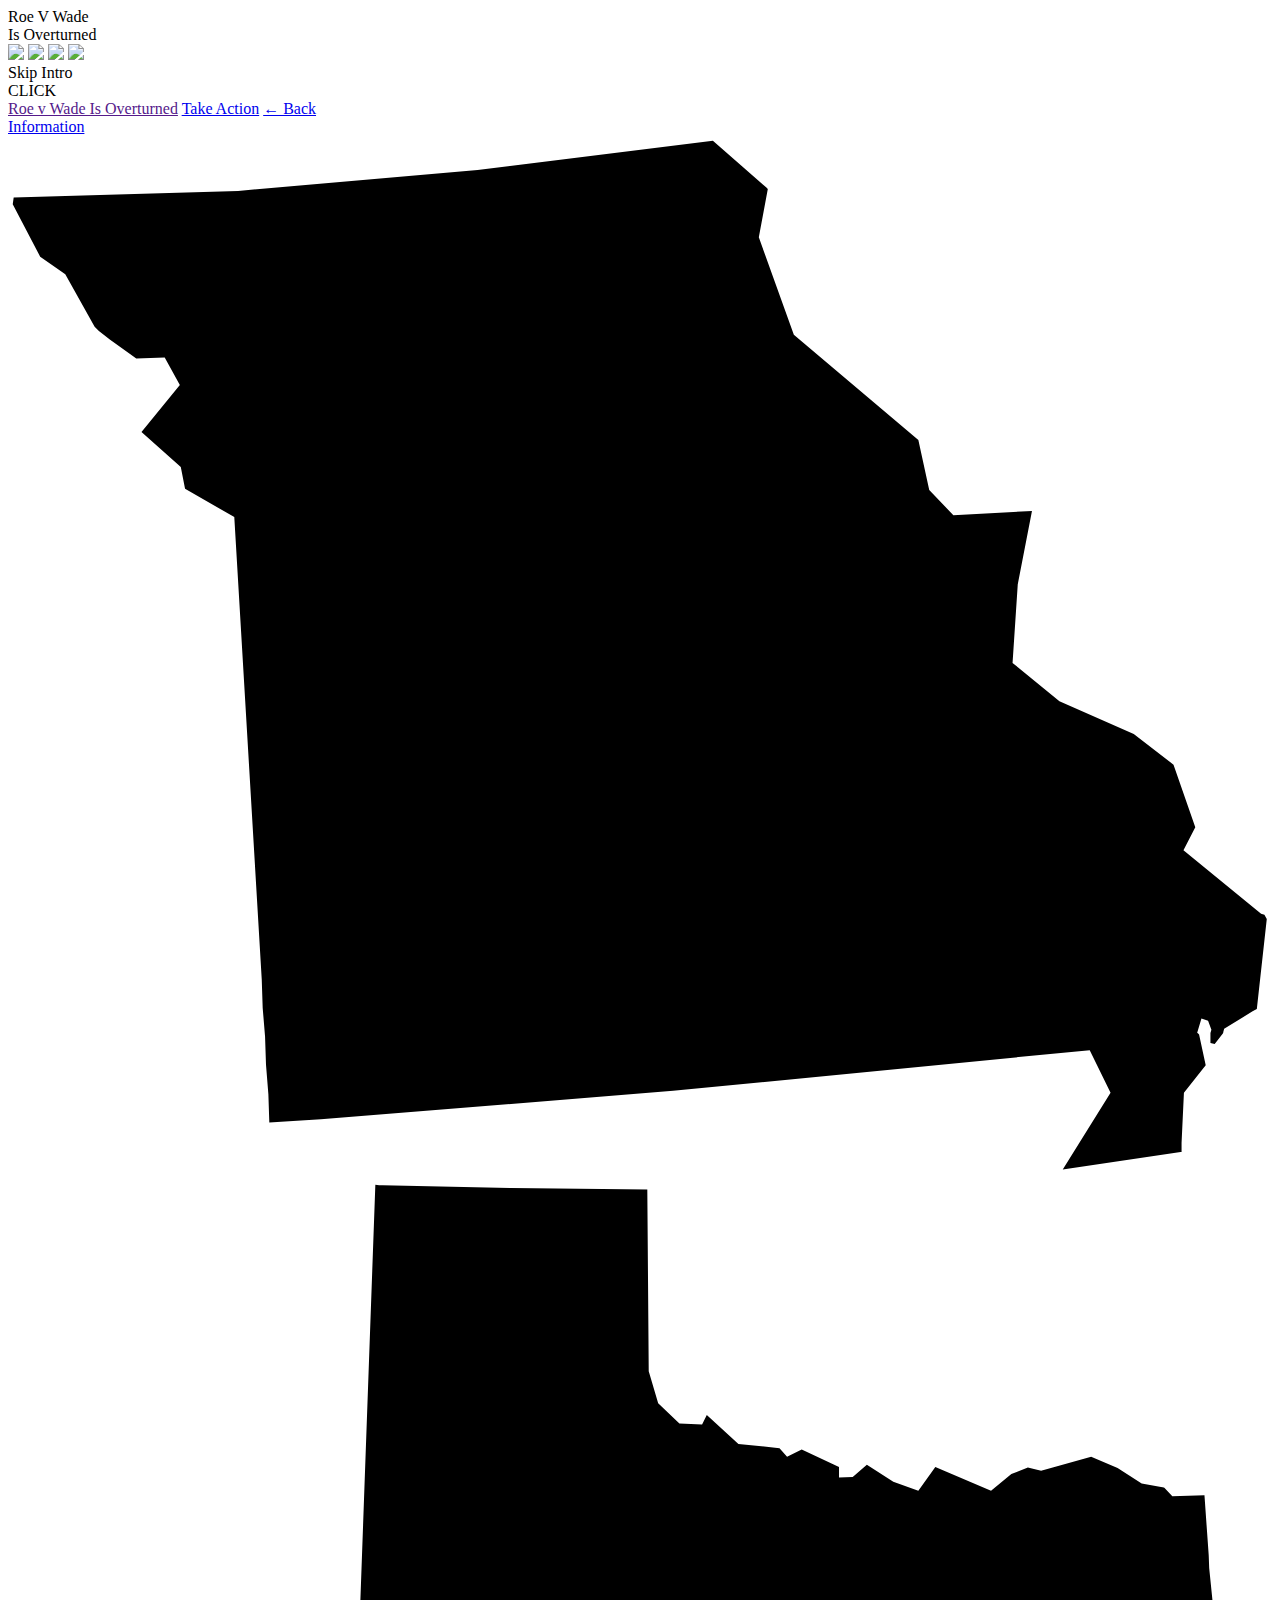
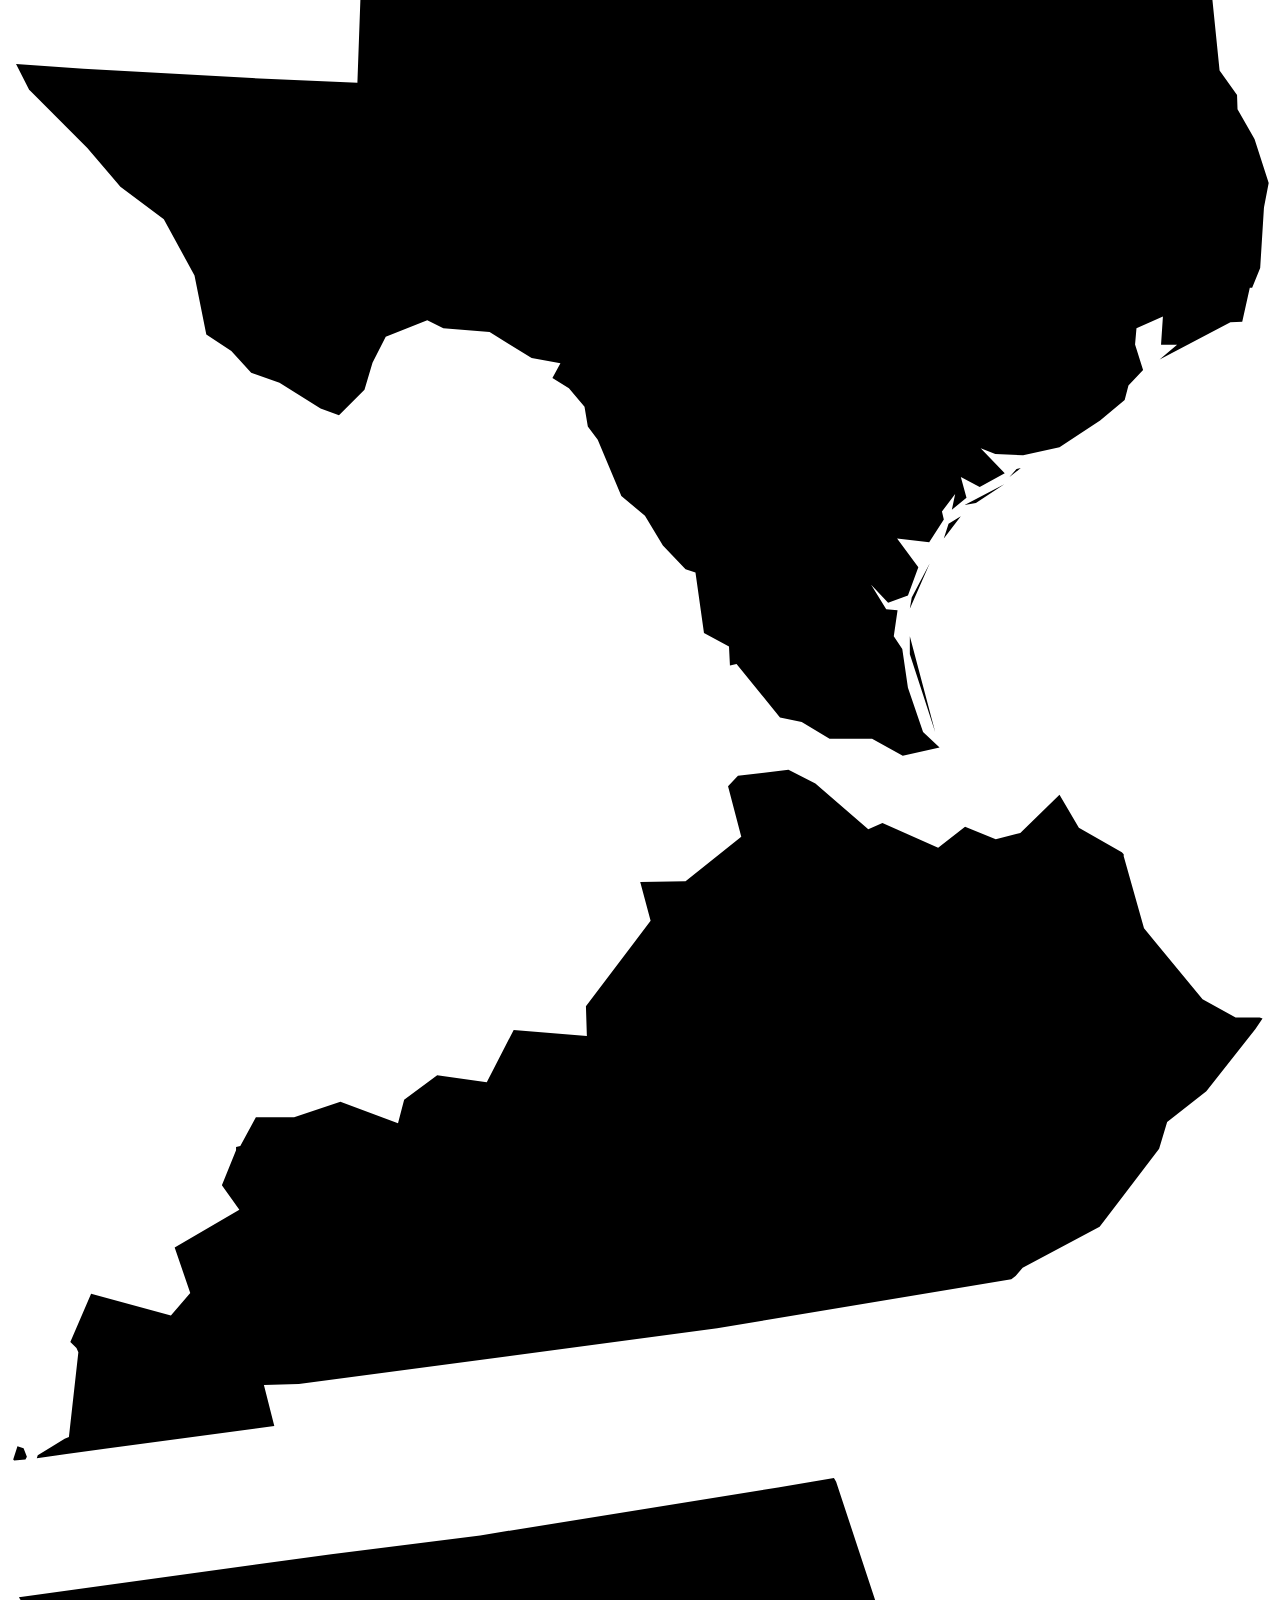
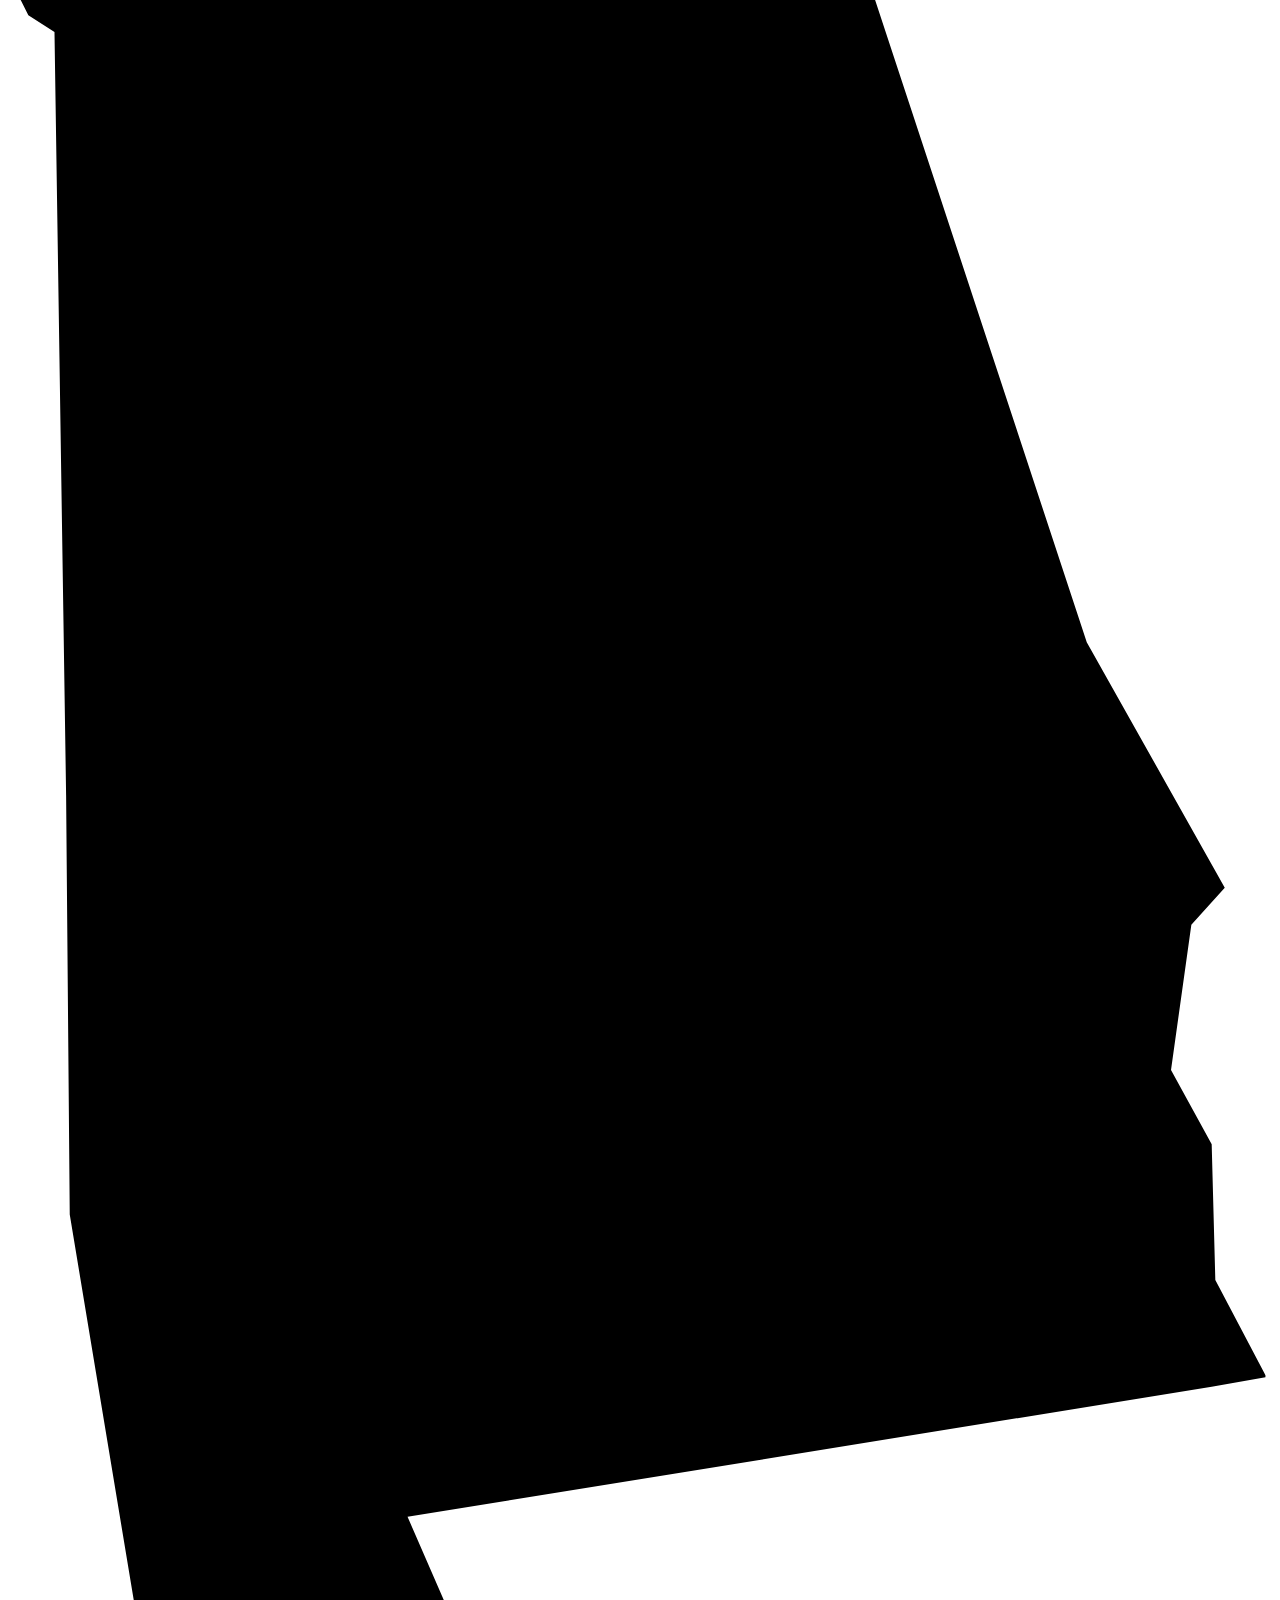
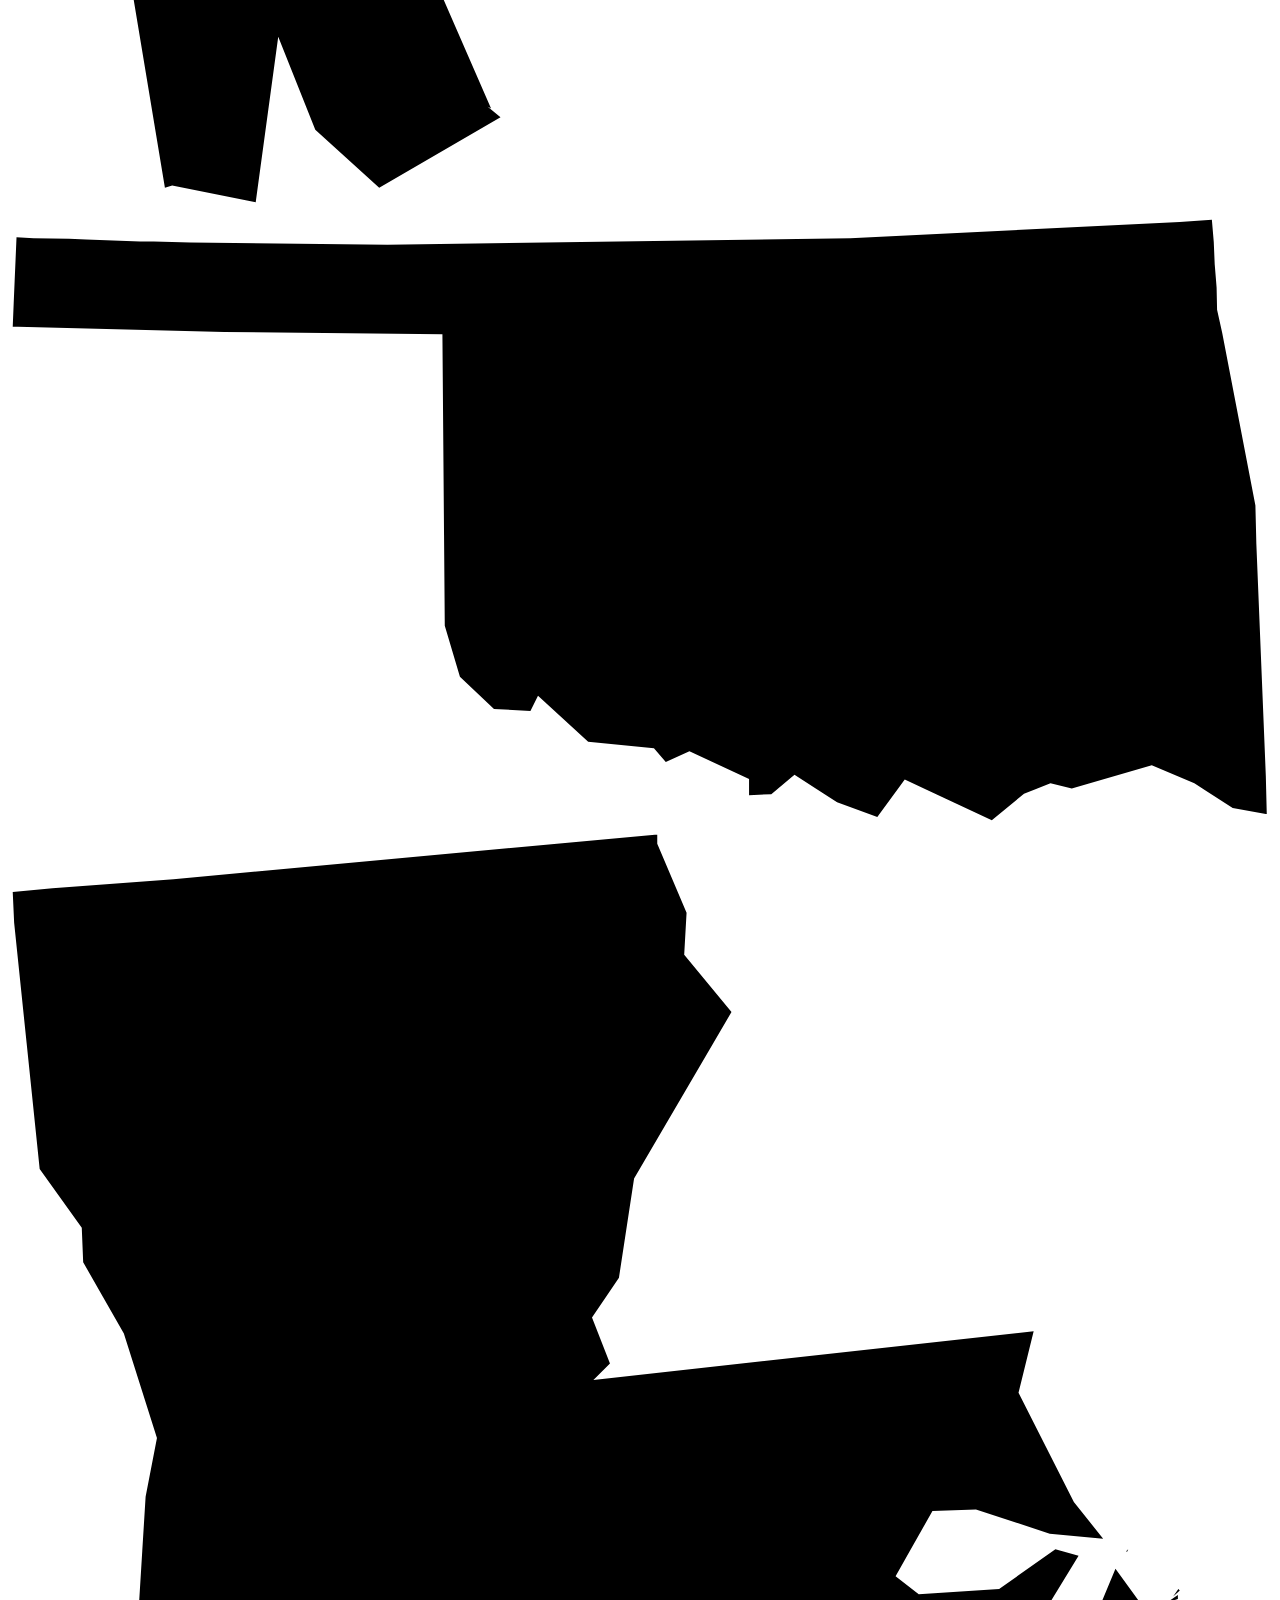
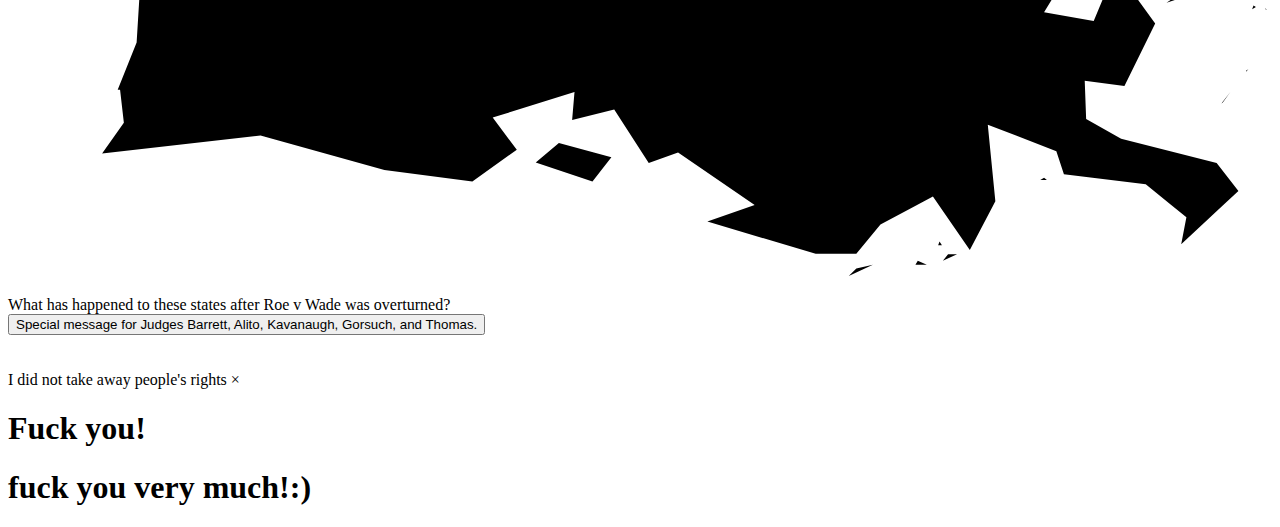
==== index.html @ d3665552 "Add files via upload" ====
<!DOCTYPE html>
<html lang="en" >
<head>
  <meta charset="UTF-8">
  <title>Roe v Wade is Overturned</title>
  <link rel="stylesheet" href="./style.css">
  <link rel="preconnect" href="https://fonts.gstatic.com" crossorigin>
    <link href="https://fonts.googleapis.com/css2?family=Inter:wght@100;200;300;400;500;600;700;800;900&display=swap" rel="stylesheet"> 

    <link rel="stylesheet" href="https://use.typekit.net/mnp3fny.css"> 
    <script src="https://cdnjs.cloudflare.com/ajax/libs/prefixfree/1.0.7/prefixfree.min.js"></script>
</head>
<body class="main-page lgreen">
<!-- partial:index.partial.html -->
<div id="intro-container">
  <div id="intro-animation">
  
  
  </div>
  <div class="intro-title intro-title-1">Roe V Wade</div>
  <div class="intro-title intro-title-2">Is Overturned</div>
  <img id="arg-1" class="intro-img" src="img/argentina02.jpg">
  <img id="arg-2" class="intro-img" src="img/intro2.jpg">
  <img id="arg-3" class="intro-img" src="img/argentina03.jpg">
  <img id="arg-4" class="intro-img" src="img/intro04.jpg">

  <div id="intro-skip"><span>Skip Intro</span></div>
</div>
 
<!--<div id="restore">restore</div>-->





<!--<div id="loader" class="center"></div>-->
<div class="cursor">
  
</div>
<div class="cursor2">
  <div id="cursor-text">CLICK</div>
</div>
  <div class="nav">
      <div class="main-menu">
        <a class="nav-item nav-item-logo" href="">Roe v Wade Is Overturned</a>
        <a class="nav-item nav-item-action" href="takeaction.html">Take Action</a>
        <a class="nav-item nav-item-back" href="index.html">←&nbsp;Back</a>

      </div>
      <div class="vertical-menu">
        <a class="nav-item" href="information.html">Information</a>
      </div>
  </div>
  <section class="lgreen">
    <div class="statebtns lgreen">
      <div class="items__inner lgreen" id="js-scene">
        
          <div class="items__layer layer" data-depth="0.1">
            <a href="missouri.html">
            <div class="items__item">
            <svg version="1.1" id="Layer_1" xmlns="http://www.w3.org/2000/svg" xmlns:xlink="http://www.w3.org/1999/xlink" x="0px" y="0px"
            viewBox="0 0 267 219.4" style="enable-background:new 0 0 267 219.4;" xml:space="preserve">
         
         <g id="Layer_2_00000133526188029532027520000005706324201237823384_">
           <g id="svg">
             <path id="MO" class="st0" d="M160.2,10.9L148.9,1L99.2,7.2l-50.6,4.4L1.2,13l0,0L1,14.4l5.8,11.1l5.3,3.7l6.2,11.1l0.9,0.9
               l2.3,1.8l5.6,4l6-0.2l3.2,5.8l-8.1,9.9l8.3,7.4l0.9,4.6l10.4,6l5.8,97.7l0.2,6l0.5,6l0.2,6l0.5,6.2l0.2,6l10.9-0.7l74.4-6l88-8.6
               l4.4,9l-10.1,16.2l24.9-3.7h0.2v-1.9l0.5-10.6l4.6-5.8l-1.4-6.5l-0.2-0.2l-0.2-0.2l0.9-3l1.4,0.5l0.7,1.9l-0.2,0.7v2.1l0.9,0.2
               l1.8-2.3v-0.2l0.2-0.7l6-3.7l0.9-0.5l2.1-19l-0.5-0.9l-0.7-0.2l-16.4-13.4l2.5-4.9l-4.6-13.2l-8.4-6.5l-15.7-6.9l-9.9-8.1
               l1.1-16.6l3-15.5l-16.6,0.9l-5.1-5.3l-2.3-10.6l-26.3-22.2l-7.4-20.6l1.9-10.2l0,0L160.2,10.9L160.2,10.9z"/>
             <text transform="matrix(1 0 0 1 114.1328 113.7382)" class="st1 st2 st3">MO</text>
           </g>
         </g>
         </svg>
               
          </div>
        </a>
        </div>
        
        
        <div class="items__layer layer" data-depth="0.1">
          <a href="texas.html">

          <div class="items__item" >
          <svg version="1.1" id="Layer_1" xmlns="http://www.w3.org/2000/svg" xmlns:xlink="http://www.w3.org/1999/xlink" x="0px" y="0px"
          viewBox="0 0 267.7 250.4" style="enable-background:new 0 0 267.7 250.4;" xml:space="preserve">
       
       <g id="Layer_2_00000034073729806475058650000015967989512473536440_">
         <g id="svg">
           <path  class="st0" d="M196.4,244.3l-5.4-20.4v3.8L196.4,244.3z M195.2,208.5l-3.8,7.2l-0.4,2.4L195.2,208.5L195.2,208.5z
              M198.2,203.2l3.6-4.7l-2.6,1.6L198.2,203.2z M211,191.7l-8.4,4.4l2.4-0.4L211,191.7z M212.1,190.2l2.4-1.9l-0.9,0.2L212.1,190.2z
              M78.6,1.3l-0.8-0.1L74,106.7l-22.3-1l-35.7-2l-14.3-1l2.8,5.5l0.1,0.1l12.2,12.2l7,8.2l9.2,6.9l6.5,11.9L42,160l5.3,3.5l4.2,4.6
             l6,2.1l8.7,5.5l3.9,1.4l5.4-5.4l1.7-5.7l2.8-5.5l8.8-3.5l3.4,1.7l9.8,0.8l8.9,5.5l6.1,1.1l-1.7,3.1l3.5,2.2l3.3,3.9l0.7,4.2
             l2.1,2.8l5,11.9l5,4.2l3.8,6.3l4.8,5l2.1,0.7l1.8,12.8l5.3,2.9l0.2,4l1.4-0.3l9.2,11.3l4.6,1l5.9,3.5h9l6.5,3.6l7.8-1.7l-3.5-3.3
             l-3.2-9.4l-1.2-8.2l-1.8-2.7l0.8-5.5l-2.4-0.2l-3.2-5.2l3.6,3.8l4.2-1.5l2.2-6l-4.5-6.1l6.8,0.8l3.1-4.8l-0.4-1.7l2.8-3.7
             l-0.7,3.3l3.1-2.5l-1.2-4.4l4,2.1l5.3-2.9l-5.1-5.3l3.1,1.2l5.9,0.3l7.7-1.7l8.6-5.7l5.2-4.3l0.8-3.1l3.1-3.3l-1.7-5.4l0.3-3.4
             l5.6-2.5l-0.4,6h3.4l-3.7,3.1l15-7.9l2.5-0.1l1.6-7.2h0.5l1.7-4.2l0.8-12.8l1-5.2l-3-9.3l-3.6-6.3l-0.1-3l-3.7-5.2l-2.2-21.7
             l-0.1-2.7l-0.2-2.8l-0.7-9.9l-6.8,0.2l-1.7-1.8l-0.3-0.1h-0.1l-4.4-0.8l-5.1-3.3l-5.6-2.4l-10.6,3l-2.8-0.7l-3.5,1.4l-4.3,3.5
             L196.4,61l-3.6,5l-5.3-1.9l-5.6-3.6l-3,2.6l-2.9,0.1V61l-7.9-3.7l-3.1,1.5l-1.6-1.8l-8.7-0.9L148,50l-1,2l-4.8-0.2l-4.5-4.3
             l-2-6.8l-0.3-38.5l-28.8-0.3L79.3,1.3H78.6z"/>
           <text transform="matrix(1 0 0 1 137.72 127.8926)" class="st1 st2 st3">TX</text>
         </g>
       </g>
       </svg>
           
        </div>
      </a>
      </div>
        <div class="items__layer layer" data-depth="0.1">
          <a href="kentucky.html">
          <div class="items__item" >
          <svg version="1.1" id="Layer_1" xmlns="http://www.w3.org/2000/svg" xmlns:xlink="http://www.w3.org/1999/xlink" x="0px" y="0px"
          viewBox="0 0 267.7 148.4" style="enable-background:new 0 0 267.7 148.4;" xml:space="preserve">
       
       <g id="Layer_2_00000152982189956006864470000012476284030306513842_">
         <g id="svg">
           <path class="st0" d="M4,146.5l-0.7-1.8L2,144.3l-0.9,2.8l0.2,0.2l2.4-0.2L4,146.5L4,146.5z M152.9,4.1l-0.4,0.4l2.8,10.7
             l-11.8,9.4l-9.6,0.2l2.2,8.2l-13.7,18.1l0.2,6.3l-15.5-1.3l-5.7,11.1l-10.5-1.5l-7,5.2l-1.3,5l-12.2-4.6l-9.8,3.3h-8.1l-3.3,6.1
             l-0.9,0.2v0.7L45.3,89l3.7,5.2l-13.7,8l3.3,9.6l-4.1,4.8L17.6,112l-4.4,10.2l1.3,1.3l0.4,0.9l-2,17.9l-0.9,0.4l-5.7,3.5l-0.2,0.6
             l6.3-0.9l44-5.9l-2.2-8.7l7.4-0.2l88.6-11.8l62.3-10.4l0.9-0.7l1.5-1.7l16.3-8.7l12.6-16.5l1.7-5.7l8.3-6.5l10.4-13.2l1.5-2.2
             l-0.6-0.2H260l-7-3.9l-12.4-15l-4.3-15.3v-0.4l-0.4-0.4l-9.1-5.2l-4.1-7l-8.3,8.1l-5.2,1.3l-6.5-2.6l-5.7,4.4l-11.8-5.2l-3,1.3
             L171,3.9L165.3,1l-10.7,1.3L152.9,4.1z"/>
           <text transform="matrix(1 0 0 1 171.38 68.7681)" class="st1 st2 st3">KY</text>
         </g>
       </g>
       </svg>    
        </div>
      </a>
      </div>
        <div class="items__layer layer" data-depth="0.1">
          <a href="alabama.html">
          <div class="items__item" >
          <svg version="1.1" id="Layer_1" xmlns="http://www.w3.org/2000/svg" xmlns:xlink="http://www.w3.org/1999/xlink" x="0px" y="0px"
          viewBox="0 0 174 267.3" style="enable-background:new 0 0 174 267.3;" xml:space="preserve">
       
       <g id="Layer_2_00000125568874624680328360000002607879454303355551_">
         <g id="svg">
           <path class="st0" d="M1.8,18l1,2l3.6,2.3l1.6,105.1l0.5,57.7l13.1,78.9l1-0.3l11.5,2.3l3.1-22.8l5.1,12.8l8.8,8l16.7-9.7
             l-1.8-1.5l0.5,0.3l-11.5-26.4l110.7-17.9l7.4-1.3v-0.3l-6.9-13.1l-0.5-18.7l-5.6-10.2l2.8-20l4.6-5.1l-19-33.8L114,1.6l-0.3-0.5
             L106,2.4L65,9l-20.5,2.6l-43,5.9L1.8,18L1.8,18z"/>
           <text transform="matrix(1 0 0 1 72.6297 129.2434)" class="st1 st2 st3">AL</text>
         </g>
       </g>
       </svg>
           
        </div>
      </a>
    </div>
        <div class="items__layer layer" data-depth="0.1">
          <a href="oklahoma.html">
          <div class="items__item" >
          <svg version="1.1" id="Layer_1" xmlns="http://www.w3.org/2000/svg" xmlns:xlink="http://www.w3.org/1999/xlink" x="0px" y="0px"
          viewBox="0 0 267.1 129" style="enable-background:new 0 0 267.1 129;" xml:space="preserve">
       
       <g id="Layer_2_00000142877467101538118980000005379072720604148625_">
         <g id="svg">
           <path class="st0" d="M255.4,15.3l-0.4-4.9l-0.2-4.7l-0.4-4.7l-6.8,0.5L178,4.9L80.2,6.3L38.5,5.8l-7.7-0.2h-2.9L16.5,5.2
             L12.9,5L5.4,4.9L1.8,4.7L1.6,9.4L1.4,14l-0.2,4.7L1,23.6h1.1l43.6,1.1l46.1,0.5l0.5,61.6l3.2,10.8l7.2,6.8l7.7,0.4l1.6-3.2
             l10.6,9.7l13.9,1.4l2.5,2.9l5-2.3l12.6,5.9v3.4l4.7-0.2l4.9-4.1l9,5.8l8.5,3.1l5.8-7.9l18.4,8.6l6.8-5.6l5.6-2.2l4.5,1.1l16.9-4.9
             l9,3.8l8.1,5.2l7,1.3h0.2l-0.2-8.1l-2-49l-0.2-8.1l-7-36.4l-1.1-5L255.4,15.3L255.4,15.3z"/>
           <text transform="matrix(1 0 0 1 165.9368 64.445)" class="st1 st2 st3">OK</text>
         </g>
       </g>
       </svg>
           
        </div>
      </a>
      </div>
        <div class="items__layer layer" data-depth="0.1">
          <a href="louisiana.html">
          <div class="items__item" >
          <svg version="1.1" id="Layer_1" xmlns="http://www.w3.org/2000/svg" xmlns:xlink="http://www.w3.org/1999/xlink" x="0px" y="0px"
          viewBox="0 0 267.3 224.6" style="enable-background:new 0 0 267.3 224.6;" xml:space="preserve">
       
       <g id="Layer_2_00000034065380276645680900000005601377997884601791_">
         <g id="svg">
           <path class="st0" d="M182.9,218.8l-3.5,0.8l-1.6,1.6L182.9,218.8L182.9,218.8z M194.3,218.8l-1.9-0.8l-0.5,0.8H194.3z
              M200.7,216.6h-1.9l-1.1,1.4L200.7,216.6z M197.5,214.7l-0.5-0.8l-0.3,0.8H197.5z M219.1,200.4l-0.8,0.5h1.4L219.1,200.4
             L219.1,200.4z M256.9,184.5l1.6-2.2l-1.9,2.4L256.9,184.5L256.9,184.5z M262.3,177.5l-0.5,0.3v0.2L262.3,177.5L262.3,177.5z
              M123.6,201.2l4-5.1l-11.1-3l-4.9,4.1L123.6,201.2L123.6,201.2z M235.6,177.8l-1.1-1.1l-0.3,0.5L235.6,177.8L235.6,177.8z
              M238.6,172.9l-2.7-0.8l0.8,2.7L238.6,172.9z M260.7,168.3L260.7,168.3z M266.1,164.8l-0.3-0.3l0.3,0.5V164.8L266.1,164.8z
              M263.9,164.3l-0.5-0.3l-0.3,0.8L263.9,164.3z M245,163.4l2.4-0.8v-0.8L245,163.4z M246.4,162.1l1.4-1.3l-0.3-0.3L246.4,162.1z
              M236.9,152.1l-0.5,0.5h0.3L236.9,152.1L236.9,152.1z M137.3,1h-0.5L35,10.4L9.4,12.3L1,13.1l0.3,6.5l5.4,52.1l8.9,12.4l0.3,7.3
             l8.6,15.1l7,22.1l-2.4,12.4l-1.9,30.8l-4,10h0.5l0.8,7l-4.6,6.5l33.5-3.8l26.2,7.3l18.6,2.4l9.4-6.7l-5.1-6.8l17.3-5.4l-0.5,5.9
             l8.9-2.2l7.3,11.3l6.2-2.2l16.2,11.1l-10,3.5l22.9,6.8h8.6l5.1-6.2l11.1-5.9l7.8,11.3l5.4-10.3l-1.6-16.2l14.5,5.6l1.6,4.9
             l17.3,2.1l8.6,7l-1.1,5.7l12.1-11.3l-4.6-5.9l-20.2-5.1L228,188l-0.3-8.1l8.4,1.1l6.5-13.2l-8.4-11.6l-4.6,11.1l-10.5-1.9
             l7.3-11.9l-4.9-1.4l-11.9,8.4l-17,1.1l-4.9-3.8l7.8-13.8l9.2-0.3l15.6,5.1l11.3,1.1l0,0l-6.2-7.8L213.7,119l3.2-13l-93.1,10.3
             l3.5-3.5l-3.8-9.7l5.7-8.4l3.2-21L153,38.5l-10-12.1l0.5-8.9l-6.2-14.6L137.3,1L137.3,1z"/>
           <text transform="matrix(1 0 0 1 69.9317 104.0983)" class="st1 st2 st3">LA</text>
         </g>
       </g>
       </svg>
           
    </div>
  </a>
  </div>
      </div>
    </div>
    <div class="main-page-title">What has happened to these states after <span class="main-page-title-logo">Roe v Wade was overturned?</span></div>
    <div class="button">
      <button><span>Special message for Judges Barrett, Alito, Kavanaugh, Gorsuch, and Thomas.</span></button>
    </div>
    
    <div class="pop-up">
      <div class="content">
        <div class="container">
          <div class="dots">
            <div class="dot">
              <img src="img/sincerely-banner.svg" alt="">
            </div>
            <div class="dot">
              <img src="img/find-hobby-banner.svg" alt="">
            </div>
            
          </div>
          
          <span class="close">I did not take away people's rights ×</span>
          
          <div class="title">
            <h1>Fuck you!</h1>
            <h1>fuck you very much!:)</h1>
          </div>
          
          
          
        </div>
      </div>
    </div>
    <!--
    <audio id="special-message-audio">
      <source src="assets/lily.mp3" type="audio/mpeg" />
    </audio>

    <div id="section-message">

        <div class="section-message-wrapper">
            <a class="close" href="#">&times;</a>
          <svg class="message" viewBox="0 0 100vw 100vh" width="100vw" height="100vh">
          <defs>
            <mask id="message-mask">
              <rect width="100%" height="100%" fill="#fff" />
              <text x="0" y="82vh" id="main-message">Fuck You!</text>
              <text x="0" y="100vh" id="sub-message">Fuck You Very Much!</text>
              
            </mask>
          </defs>
          <rect class="message-masked" width="100vw" height="100vh" fill="#ff9700" />
        </svg>
        </div>
      </div>-->
  </section>
  
    
<!-- partial -->
<script src="https://unpkg.com/typewriter-effect@latest/dist/core.js"></script>

<script src='https://cdnjs.cloudflare.com/ajax/libs/gsap/3.8.0/ScrollTrigger.min.js'></script>
<script src='//cdnjs.cloudflare.com/ajax/libs/jquery/2.1.3/jquery.min.js'></script>
<script src='//cdnjs.cloudflare.com/ajax/libs/gsap/1.17.0/TweenMax.min.js'></script>
<script src='https://cdnjs.cloudflare.com/ajax/libs/gsap/1.17.0/plugins/TextPlugin.min.js'></script>
<script src='https://cdnjs.cloudflare.com/ajax/libs/gsap/3.8.0/gsap.min.js'></script>
<script src='https://cdnjs.cloudflare.com/ajax/libs/parallax/2.1.3/parallax.min.js'></script>

<script  src="./script.js"></script>
</body>
</html>
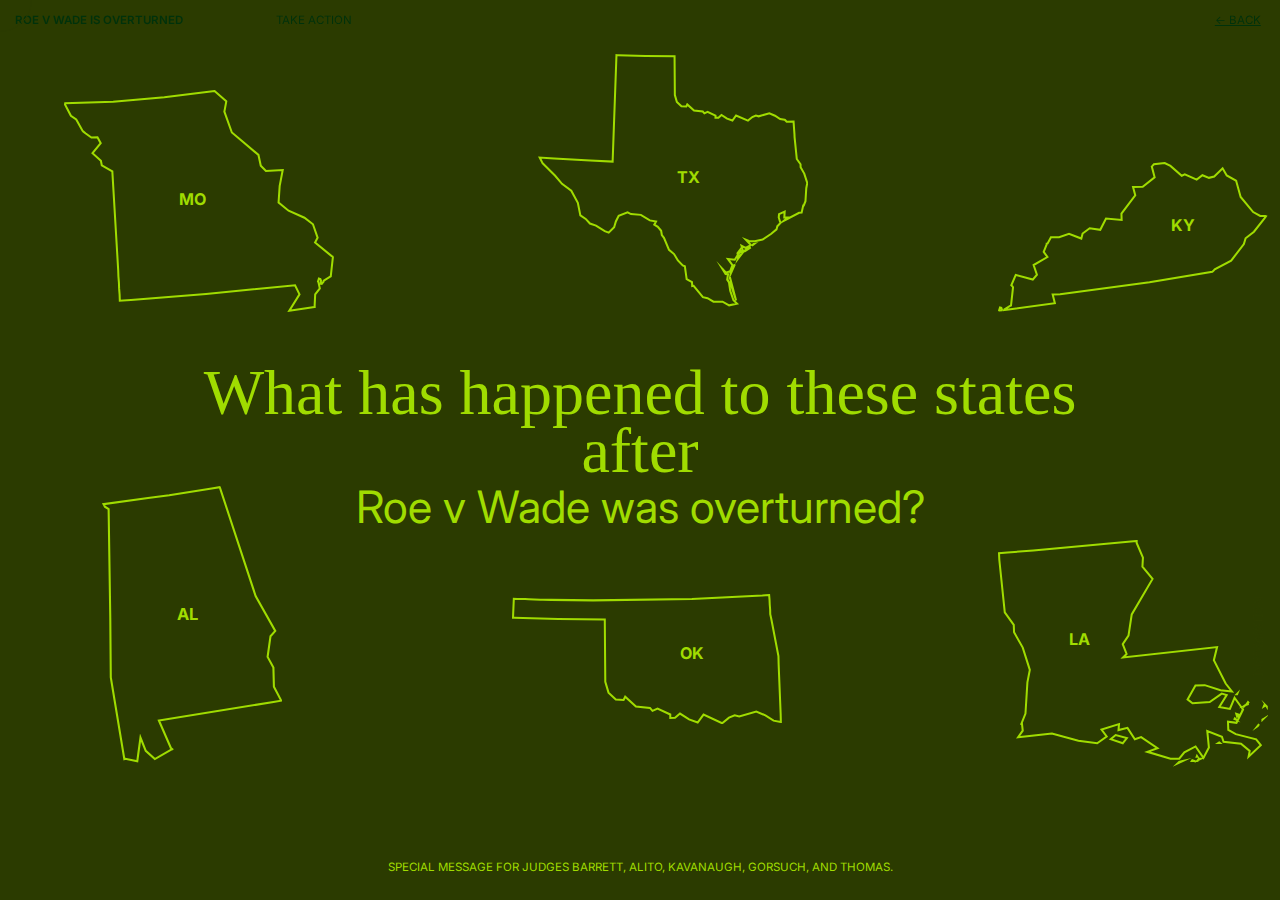
==== commit e66feabf: "Add files via upload" ====
--- a/index.html
+++ b/index.html
@@ -206,10 +206,10 @@
         <div class="container">
           <div class="dots">
             <div class="dot">
-              <img src="img/sincerely-banner.svg" alt="">
+              <img src="img/sincerely-banner.png" alt="">
             </div>
             <div class="dot">
-              <img src="img/find-hobby-banner.svg" alt="">
+              <img src="img/find-hobby-banner.png" alt="">
             </div>
             
           </div>
--- a/style.css
+++ b/style.css
@@ -0,0 +1,2314 @@
+@-webkit-keyframes float {
+  0% {
+    transform: translatey(0px);
+    transform: translatex(0px);
+  }
+  50% {
+    transform: translatey(-30px);
+    transform: translatex(20px);
+  }
+  100% {
+    transform: translatey(0px);
+    transform: translatex(0px);
+  }
+}
+@-moz-keyframes float {
+  0% {
+    transform: translatey(0px);
+    transform: translatex(0px);
+  }
+  50% {
+    transform: translatey(-30px);
+    transform: translatex(20px);
+  }
+  100% {
+    transform: translatey(0px);
+    transform: translatex(0px);
+  }
+}
+@-o-keyframes float {
+  0% {
+    transform: translatey(0px);
+    transform: translatex(0px);
+  }
+  50% {
+    transform: translatey(-30px);
+    transform: translatex(20px);
+  }
+  100% {
+    transform: translatey(0px);
+    transform: translatex(0px);
+  }
+}
+@keyframes float {
+  0% {
+    transform: translatey(0px);
+    transform: translatex(0px);
+  }
+  50% {
+    transform: translatey(-30px);
+    transform: translatex(20px);
+  }
+  100% {
+    transform: translatey(0px);
+    transform: translatex(0px);
+  }
+}
+
+
+
+/*Main CSS */
+html{
+  width: 100vw;
+  
+  overflow-x: clip;
+}
+* {
+  cursor: none;
+  margin: 0;
+  padding: 0;
+  box-sizing: border-box;
+}
+
+body{
+background-color: #2B3B00;
+  font-family: Inter;
+  
+}
+
+ul,li{
+  text-decoration: none ;
+}
+
+a{
+  text-decoration: none;
+  color: inherit;
+}
+
+button {
+  border: none;
+  background: none;
+}
+
+
+clipPath {
+  transform: scale(calc(1 / 1440), calc(1 / 960));
+}
+
+.scroll-page{
+  width: 100vw;
+  overflow-x: clip;
+}
+
+
+.-translate-x-full, .transform {
+  transform: var(--tw-transform);
+}
+.-translate-x-full {
+  --tw-translate-x: -100%;
+}
+.inset-0 {
+  bottom: 0;
+  left: 0;
+  right: 0;
+  top: 0;
+  z-index: -1;
+}
+.fixed {
+  position: fixed;
+}
+
+.block{
+  display: block;
+}
+
+.allcaps{
+  text-transform: uppercase;
+}
+
+.indent{
+  text-indent: 1vw;
+}
+
+.serif{
+  font-family: freightbigcmp-pro, serif;
+}
+
+.italics{
+  font-style: italic;
+}
+
+.bold{
+  font-weight: 600;
+}
+
+.normal{
+  font-weight: 400;
+}
+
+
+
+.underline{
+  text-decoration: underline;
+}
+
+#filn0{
+  filter: url(#n0);
+}
+
+#filn1{
+  filter: url(#n1);
+}
+
+#filn2{
+  filter: url(#n2);
+}
+
+.section{
+  width: 100vw;
+  overflow-x: clip;
+}
+
+#loader {
+  border: 1px solid #A0DC00;
+  border-radius: 50%;
+  border-top: 1px solid #2B3B00;
+  width: 70px;
+  height: 70px;
+  animation: spin 1s linear infinite;
+}
+
+@keyframes spin {
+  100% {
+      transform: rotate(360deg);
+  }
+}
+
+#intro-container{
+  
+  position: absolute;
+  width: 100vw;
+  height: 100vh;
+  background: #2B3B00;
+  color: #A0DC00;
+  font-family: Inter; 
+  font-size: .9vw; 
+  
+  font-weight: 400;
+  /*visibility: hidden;*/
+  opacity: 0;
+  z-index: -1;
+
+  overflow: hidden;
+  transition: opacity .5s ease-out;
+}
+
+#intro-animation {
+  
+  
+  width: 32vw;
+  /*text-align: center;*/
+
+  margin: 0;
+  position: absolute;
+  
+  top: 46%;
+  padding-left: 2.5vw;
+
+}
+
+#restore{
+  color: white;
+  background-color: black;
+  position: absolute;
+  bottom: 0;
+  right: 0;
+  z-index: 10;
+}
+
+.intro-title{
+  position: absolute;
+  font-size: 7vw;
+  text-transform: uppercase;
+  margin: 0 auto;
+
+  padding-left: 2vw;
+  font-weight: 700;
+
+  
+}
+
+.intro-title-1{
+  
+  top: 2vw;
+
+}
+
+.intro-title-2{
+  
+  bottom: 2vw;
+
+}
+
+
+.intro-img{
+  position: absolute;
+  visibility: hidden;
+  transition: visibility .3s ease-out;
+}
+
+
+#arg-1{
+  width: 30vw;
+    top: 15vw;
+    right: -5vw;
+    transform: rotate(-5deg);
+    z-index: 1;
+
+}
+
+#arg-2{
+  width: 35vw;
+    top: -5vw;
+    right: 2vw;
+    transform: rotate(5deg);
+}
+
+#arg-3{
+  width: 50vw;
+    bottom: -2vw;
+    right: -12vw;
+    transform: rotate(-10deg);
+}
+
+#arg-4{
+  width: 30vw;
+  top: 35vh;
+  right: 15vw;
+  transform: rotate(10deg);
+  z-index: 2;
+}
+
+
+
+#intro-skip {
+  display: flex;
+  align-items: center;
+    justify-content: center;
+  position: absolute;
+  bottom: 2vw;
+  right: 2vw;
+  background-color: #2B3B00;
+  color: #A0DC00;
+ border: 1px solid #A0DC00;
+ border-radius: 5vw;
+  font-size: .8vw;
+  width: 7vw;
+  height: 7vw;
+  text-transform: uppercase;
+  text-align: center;
+  transition: all .2s;
+  transition: visibility .3s ease-out;
+}
+
+#intro-skip:before {
+  content: "";
+  display: block;
+  width: 0;
+  height: 0;
+  z-index: 1;
+  position: absolute;
+  top: 50%;
+  left: 50%;
+  background-color: #A0DC00;
+  transition: all .2s;
+  border-radius: 5vw;
+}
+
+#intro-skip:hover {
+  color: #2B3B00;
+}
+
+#intro-skip:hover:before {
+  width: 100%;
+  height: 100%;
+  left: 0;
+  top: 0;
+}
+
+#intro-skip span {
+  position: relative;
+  z-index: 100;
+}
+
+
+
+
+
+.center {
+  position: absolute;
+  top: 0;
+  bottom: 0;
+  left: 0;
+  right: 0;
+  margin: auto;
+}
+
+.cursor {
+  width: 5vw;
+  height: 5vw;
+  border-radius: 100%;
+  border: 1px solid #2B3B00;
+
+  transition: width .3s, height .3s;
+  position: fixed;
+  cursor: none;
+  pointer-events: none;
+  left: 0;
+  top: 0;
+  transform: translate(-50%, -50%);
+    z-index: 100;
+}
+
+.cursor2 {
+  width: 0;
+  height: 0;
+  border-radius: 100%;
+  background-color: #2B3B00;
+ 
+  position: fixed;
+  transform: translate(-50%, -50%);
+  pointer-events: none;
+  transition: width .3s, height .3s;
+  z-index: 100;
+  overflow: hidden;
+}
+
+#cursor-text{
+  text-align: center;
+  width: 100%;
+  height: 100%;
+  font-size: .8vw;
+  display: flex;
+    align-items: center;
+    justify-content: center;
+    color: #A0DC00;
+    z-index: 101;
+}
+
+
+
+
+
+.cursorinnerhover {
+  width: 5vw;
+  height: 5vw;
+
+}
+
+.lgreencursor{
+  border: 1px solid #A0DC00;
+  transition: border-color 0.3s;
+}
+
+.dgreencursor{
+  border: 1px solid #2B3B00;
+  transition: border-color 0.3s;
+}
+
+
+
+/* Navigatiomn Bar */
+.nav {
+  position: fixed;
+  color: #00320B;
+  z-index: 50;
+  font-family: Inter;
+  font-size: .9vw;
+  text-transform: uppercase;
+}
+
+.main-menu{
+  left: 0;
+  top: 0;
+  padding-top: 1vw;
+  background: none;
+}
+
+.main-menu .nav-item{
+  margin: 0vw 6vw 1vw 1.2vw;
+  
+}
+
+.nav-item-logo{
+  font-weight: 600;
+  
+}
+
+.nav-item-back{
+  position: fixed;
+  right: -4.5vw;
+  text-decoration: underline;
+}
+.nav-item-action{
+  position: fixed;
+  
+}
+
+
+.vertical-menu{
+  position: fixed;
+  right: -2.5vw;
+  bottom: 20vw;
+  transform: rotate(-90deg);
+  color: #2B3B00;
+  
+}
+
+.vertical-menu .nav-item{
+  padding: 6vw 1vw 3vw ;
+}
+
+
+
+    /*take action nav */
+.takeaction-page{
+  background-color: #EAF3D2;
+}
+.takeaction-page .nav-item-action{
+  
+  font-size: 5vw;
+  top: 0;
+  
+  display: inline-block;
+  margin: 0 auto;
+  padding-left: 13vw;
+  font-weight: 600;
+}
+
+.takeaction-page .nav-item-back{
+  color: #2B3B00;
+}
+
+
+
+.action-button{
+  border-top: 1px solid #A0DC00;
+}
+
+.action-word{
+  
+  color: #2B3B00;
+  display: inline-block;
+  width: 53vw;
+  height: 6vw;
+  background-color: #EAF3D2;
+  font-size: 5vw;
+  top: 0;
+  text-transform: uppercase;
+  display: inline-block;
+  margin: 0 auto;
+  padding-left: .5vw;
+  font-weight: 600;
+}
+
+
+/* Information Nav */
+/*.information .vertical-menu{
+  font-size: 5vw;
+  color: #A0DC00;
+  bottom: 28vw;
+  right: -18vw;
+}*/
+
+
+
+
+/* Main Page Menu */
+.main-page{
+  background-color: #2B3B00;
+  height: 100vh;
+  overflow-y: hidden;
+  
+}
+
+.main-page-title{
+  position: absolute;
+  
+  top: 50%;
+  left: 50%;
+  transform: translate(-50%, -50%);
+  width: 70vw;
+  font-family: freightbigcmp-pro, serif;
+  font-size: 5vw;
+  line-height: .9em;
+  text-align: center;
+  color: #A0DC00;
+}
+
+.main-page-title-logo{
+  font-family: Inter;
+  font-size: 3.5vw;
+  display: block;
+}
+
+
+@-webkit-keyframes float {
+  0% {
+    transform: translatey(0px);
+    transform: translatex(0px);
+  }
+  50% {
+    transform: translatey(-30px);
+    transform: translatex(20px);
+  }
+  100% {
+    transform: translatey(0px);
+    transform: translatex(0px);
+  }
+}
+@-moz-keyframes float {
+  0% {
+    transform: translatey(0px);
+    transform: translatex(0px);
+  }
+  50% {
+    transform: translatey(-30px);
+    transform: translatex(20px);
+  }
+  100% {
+    transform: translatey(0px);
+    transform: translatex(0px);
+  }
+}
+@-o-keyframes float {
+  0% {
+    transform: translatey(0px);
+    transform: translatex(0px);
+  }
+  50% {
+    transform: translatey(-30px);
+    transform: translatex(20px);
+  }
+  100% {
+    transform: translatey(0px);
+    transform: translatex(0px);
+  }
+}
+@keyframes float {
+  0% {
+    transform: translatey(0px);
+    transform: translatex(0px);
+  }
+  50% {
+    transform: translatey(-30px);
+    transform: translatex(20px);
+  }
+  100% {
+    transform: translatey(0px);
+    transform: translatex(0px);
+  }
+}
+
+.st0{fill:none;stroke:#A0DC00;stroke-width:2;stroke-miterlimit:10;}
+.st1{fill:#A0DC00;enable-background:new    ;}
+.st2{font-family: Inter; font-weight: 700;}
+.st3{font-size:16px;}
+/* RESET
+========================================== */
+*, *:before, *:after {
+  margin: 0;
+  padding: 0;
+  box-sizing: border-box;
+}
+
+body {
+  background: #2B3B00;
+  
+}
+
+button {
+  border: none;
+  background: none;
+}
+
+/* BUTTON
+========================================== */
+.button {
+  position: absolute;
+  bottom: 0;
+  left: 0;
+  width: 100%;
+  
+  z-index: 2;
+}
+.button button {
+  position: absolute;
+  bottom: 0;
+  left: 50%;
+  -webkit-transform: translate(-50%, -50%);
+  -moz-transform: translate(-50%, -50%);
+  -ms-transform: translate(-50%, -50%);
+  -o-transform: translate(-50%, -50%);
+  transform: translate(-50%, -50%);
+
+  padding-bottom: 1vw;
+  color: #A0DC00;
+  font-size: .9vw;
+  text-transform: uppercase;
+  font-family: Inter;
+  
+
+  -webkit-transition: all 0.2s;
+  -moz-transition: all 0.2s;
+  -o-transition: all 0.2s;
+  transition: all 0.2s;
+  visibility: visible;
+  opacity: 1;
+  
+}
+
+.button button::after{
+  content: '';
+  position: absolute;
+  width: 100%;
+  transform: scaleX(0);
+  height: .1vw;
+  bottom: 0;
+  left: 0;
+  background-color: #A0DC00;
+  transform-origin: bottom right;
+  transition: transform 0.25s ease-out;
+}
+
+.button button:hover::after {
+  transform: scaleX(1);
+  transform-origin: bottom left;
+}
+.button button span {
+  opacity: 1;
+}
+.button.clicked button {
+  visibility: hidden;
+  opacity: 0;
+}
+
+/* POP-UP
+========================================== */
+.pop-up {
+  position: absolute;
+  top: 50%;
+  left: 50%;
+  -webkit-transform: translate(-50%, -50%) scale(1);
+  -moz-transform: translate(-50%, -50%) scale(1);
+  -ms-transform: translate(-50%, -50%) scale(1);
+  -o-transform: translate(-50%, -50%) scale(1);
+  transform: translate(-50%, -50%) scale(1);
+  overflow-y: auto;
+  box-shadow: 0px 6px 30px rgba(0, 0, 0, 0.4);
+  visibility: hidden;
+  opacity: 0;
+  -webkit-transition: all 0.3s;
+  -moz-transition: all 0.3s;
+  -o-transition: all 0.3s;
+  transition: all 0.3s;
+  z-index: 51;
+  background-color: #000E04;
+  width: 100vw;
+  height: 100vh;
+  font-family: Inter;
+  overflow: hidden;
+}
+
+.pop-up .content {
+  width: 100%;
+  
+  overflow: hidden;
+  
+  position: relative;
+  min-height: 100vh;
+}
+
+.pop-up .content .container {
+  margin: 0 auto;
+  padding: 5vw 0;
+  width: 100vw;
+}
+/*@media (min-width: 568px) {
+  .pop-up .content .container {
+    padding: 50px 20px 80px;
+  }
+}
+@media (min-width: 768px) {
+  .pop-up .content .container {
+    padding: 70px 0px 90px;
+    max-width: 520px;
+    margin: 0 auto;
+  }
+}*/
+.pop-up .content .close {
+  position: absolute;
+  top: 20px;
+  left: 20px;
+  padding-bottom: .5vw;
+  font-size: .8vw;
+  letter-spacing: 0.05rem;
+  color: #A0DC00;
+  text-transform: uppercase;
+  -webkit-transition: all 0.2s;
+  -moz-transition: all 0.2s;
+  -o-transition: all 0.2s;
+  transition: all 0.2s;
+}
+
+.pop-up .content .close::after{
+  content: '';
+  position: absolute;
+  width: 100%;
+  transform: scaleX(0);
+  height: .1vw;
+  bottom: 0;
+  left: 0;
+  background-color: #A0DC00;
+  transform-origin: bottom right;
+  transition: transform 0.15s ease-out;
+}
+
+.pop-up .content .close:hover::after {
+  transform: scaleX(1);
+  transform-origin: bottom left;
+}
+
+
+.pop-up .content .dots .dot {
+  position: absolute;
+  
+ 
+}
+
+.pop-up .content .dots .dot:nth-of-type(1){
+  
+  top: 70vh;
+  left: 3vw;
+  
+  
+
+  -webkit-animation: float 6s ease-in-out infinite;
+  -moz-animation: float 6s ease-in-out infinite;
+  -o-animation: float 6s ease-in-out infinite;
+  animation: float 6s ease-in-out infinite;
+}
+
+.pop-up .content .dots .dot:nth-of-type(1) img{
+  width: 100vw;
+  transform: rotate(-15deg);
+}
+
+.pop-up .content .dots .dot:nth-of-type(2) {
+  top: 20vh;
+  left: 65vw;
+  width: 100vw;
+  
+  -webkit-animation: float 8s ease-in-out infinite;
+  -moz-animation: float 8s ease-in-out infinite;
+  -o-animation: float 8s ease-in-out infinite;
+  animation: float 8s ease-in-out infinite;
+}
+
+
+.title{
+
+  margin: auto 0;
+  color: #EAF3D2;
+}
+
+
+
+.pop-up .content .title h1 {
+  width: 100%;
+  
+  text-transform: uppercase;
+  
+  font-weight: 600;
+  line-height: 80%;
+  font-size: 14vw;
+  letter-spacing: -5.5%;
+  z-index: 12;
+}
+
+.pop-up .content .title h1::selection{
+  background: #A0DC00;
+}
+
+
+.pop-up .content img {
+  width: 100%;
+  max-width: 30vw;
+  display: inline-block;
+  margin: 30px 0 40px 0;
+  opacity: 0;
+  -webkit-transform: translateX(60px);
+  -moz-transform: translateX(60px);
+  -ms-transform: translateX(60px);
+  -o-transform: translateX(60px);
+  transform: translateX(60px);
+  -webkit-transition: 0.2s;
+  -moz-transition: 0.2s;
+  -o-transition: 0.2s;
+  transition: 0.2s;
+  -webkit-backface-visibility: hidden;
+}
+
+.pop-up.open {
+  visibility: visible;
+  opacity: 1;
+  -webkit-transform: translate(-50%, -50%) scale(1);
+  -moz-transform: translate(-50%, -50%) scale(1);
+  -ms-transform: translate(-50%, -50%) scale(1);
+  -o-transform: translate(-50%, -50%) scale(1);
+  transform: translate(-50%, -50%) scale(1);
+}
+.pop-up.open img {
+  opacity: 1;
+  -webkit-transition: 1s;
+  -moz-transition: 1s;
+  -o-transition: 1s;
+  transition: 1s;
+  -webkit-transition-delay: 0.3s;
+  -moz-transition-delay: 0.3s;
+  -o-transition-delay: 0.3s;
+  transition-delay: 0.3s;
+  -webkit-transform: translateX(0px);
+  -moz-transform: translateX(0px);
+  -ms-transform: translateX(0px);
+  -o-transform: translateX(0px);
+  transform: translateX(0px);
+}
+.statebtns {
+  display: flex;
+  
+  width: 100vw;
+  height: 100vh;
+  overflow: hidden;
+}
+.items__inner {
+  position: relative;
+  width: 100vw;
+  
+  
+}
+.items__layer .items__item {
+  position: absolute;
+  width: 30vh;
+}
+
+.items__layer .items__item svg:hover{
+  fill: #A0DC00;
+  
+}
+
+.items__layer .items__item svg:hover path{
+  fill: #A0DC00;
+  
+}
+
+.items__layer .items__item svg:hover text{
+  fill: #2B3B00;
+  
+}
+
+.items__layer:nth-child(1) .items__item {
+  top: 10vh;
+  left: 5vw;
+}
+
+.items__layer:nth-child(2) .items__item {
+  top: 6vh;
+  left: 42vw;
+}
+
+.items__layer:nth-child(3) .items__item {
+  top: 18vh;
+  left: 78vw;
+}
+
+.items__layer:nth-child(4) .items__item {
+  width: 20vh;
+  top: 54vh;
+  left: 8vw;
+}
+
+.items__layer:nth-child(5) .items__item {
+  top: 66vh;
+  left: 40vw;
+}
+
+.items__layer:nth-child(6) .items__item {
+  top: 60vh;
+  left: 78vw;
+}
+
+
+.popup-container {
+  visibility: hidden;
+}
+
+.popup {
+  cursor: pointer;
+  position: absolute;
+  height: 100vh;
+  width: 100vw;
+  top: 0;
+  left: 0;
+  position: fixed;
+  background: none;
+}
+
+.text {
+  position: absolute;
+  bottom: 0;
+  left: 50%;
+  transform: translate(-50%, 0);
+  padding-bottom: 5vh;
+  color: #A0DC00;
+  font-size: .9vw;
+  text-transform: uppercase;
+  
+}
+
+.message-btn-inner {
+  position: absolute;
+  bottom: 0;
+  left: -100%;
+  width: 100%;
+  height: 100%;
+ 
+  background: #A0DC00;
+  transition: 1s;
+}
+
+.message-btn-container:hover .message-btn-inner {
+  transition: 1s;
+  left: 0;
+}
+
+#section-message-wrapper{
+  position: absolute;
+  
+}
+
+.message {
+  position: fixed;
+  margin: 0 auto;
+  top: 30vh;
+  left: 0;
+}
+
+.message-header{
+  position: fixed;
+  top:0;
+  left: 0;
+  width: 100vw;
+  height: 30vh;
+  background-color: #A0DC00;
+}
+
+.close-message{
+  position: absolute;
+  right: 0;
+  padding: 2vh 2vh 0 0;
+  color: #2B3B00;
+  font-size: 8pt;
+  text-transform: uppercase;
+  
+}
+.close-message:hover{
+  text-decoration: underline;
+}
+
+#main-message {
+  font-size: 23vw;
+  font-family: Inter;
+  fill: #000;
+}
+#sub-message{
+  font-size: 13vw;
+  font-style: italic;
+  fill: #000;
+  font-family: freightbigcmp-pro, serif;
+}
+
+
+.message-masked {
+  mask: url("#message-mask");
+  
+
+}
+
+/* Information Page */
+.information{
+  color: #A0DC00;
+}
+
+.information h1{
+  
+  
+
+  font-size: 4.44vw;
+  font-weight: 300;
+  width: 72vw;
+
+}
+
+.info-logo-text{
+  font-size: 4.44vw;
+  font-weight: 600;
+  text-transform: uppercase;
+  font-family: Inter;
+}
+
+.info-landing{
+  width: 100vw;
+  padding: 2.6vw 1.2vw 4vw;
+  display: flex;
+  align-items: baseline;
+  justify-content: space-between;
+}
+.more-info-container{
+  
+  display: flex;
+    flex-direction: column;
+    align-items: center;
+
+}
+
+.more-info{
+  width: 23.33vw;
+  padding: 2vw;
+  display: flex;
+  flex-direction: column;
+  justify-content: center;
+  margin-bottom: 2vw;
+
+  border: 1px solid #A0DC00;
+  border-radius: 4vw;
+  
+  text-align: center;
+  font-size: .8vw;
+}
+
+.more-info:hover{
+  background-color: #A0DC00;
+  color: #2B3B00;
+}
+
+.more-info h4{
+  font-weight: 600;
+  padding-bottom: .5vw;
+  text-transform: uppercase;
+  font-size: 1vw;
+}
+
+.more-info h5{
+  font-weight: 400;
+  line-height: 1.5;
+  font-size: .9vw;
+ 
+}
+
+.colophon{
+  margin-bottom: 2vw;
+  font-size: .8vw;
+    display: flex;
+    flex-direction: row;
+    grid-gap: 1vw;
+    width: 100vw;
+    justify-content: space-around;
+}
+
+.colophon-col{
+  padding: 1.5vw;
+  width: 50%;
+}
+
+.colophon-item{
+  padding-bottom: 1vw;
+}
+
+.colophon h3{
+  text-transform: uppercase;
+  font-weight: 500;
+  padding: .8vw 0;
+  text-decoration: underline;
+}
+
+.colophon p{
+  font-size: 1vw;
+  padding-left: 2vw;
+}
+
+.marquee3k{
+  position:fixed;
+  bottom: 0;
+  padding: 1vw 0;
+  background-color: #A0DC00;
+  color: #2B3B00;
+}
+
+
+.marquee3k span{
+  font-size: .8vw;
+  text-transform: uppercase;
+  letter-spacing: 0.1em;
+}
+
+
+
+/*Take Action Page */
+.action-left-menu{
+  width: 47vw;
+  height: 100vh;
+  
+  border-right: 1px solid #EAF3D2;
+  color: #A0DC00;
+  
+  padding-top: 6vw;
+  font-size: 6.67vw;
+  text-transform: uppercase;
+  font-weight: 600;
+  float: left;
+  cursor: pointer;
+  position: fixed;
+ 
+  background-color: #2B3B00;
+}
+
+.left-menu-item{
+  
+  border-bottom: 1px solid #A0DC00;
+  padding-left: 1.2vw;
+  height: 8.1vw;
+}
+
+.l-selected, .left-menu-item:hover{
+  background-color: #A0DC00;
+  color: #2B3B00;
+}
+
+.action-right-section{
+  width: 53vw;
+  min-height: 100vh;
+  
+  background-color: #EAF3D2;
+  color: #2B3B00;
+  float: right;
+}
+
+
+
+.right-menu-item:last-child{
+  border-bottom: 1px solid #2B3B00;
+
+}
+
+.action-menu{
+  display: inline-block;
+}
+
+.right-menu-item{
+  height: 8.1vw;
+  
+  border-top: 1px solid #2B3B00;
+  font-size: 4vw;
+  font-weight: 400;
+  text-transform: uppercase;
+  margin: auto 0 ;
+  padding-left: 1.2vw;
+  display: flex;
+  
+  align-items: center;
+  cursor: pointer;
+}
+
+
+.serif-menu-item{
+  font-size: 2.1vw;
+  font-family: freightbigcmp-pro, serif;
+  text-transform: lowercase;
+  font-style: italic;
+  padding: 0 1.2vw;
+  
+}
+
+
+
+.right-menu-item:after{
+  content: '\002B';
+  color: #2B3B00;
+  font-weight: 100;
+  padding: 0 1.2vw;
+  position: absolute;
+  right: 0;
+  font-size: 1.5vw;
+  
+}
+
+.right-menu-container{
+  position: relative;
+}
+
+.right-menu{
+  position: absolute;
+  width: 53vw;
+  top: 0;
+  opacity: 0;
+  visibility: hidden;
+  border-bottom: 1px solid #2B3B00;
+  -webkit-transition: all 0.3s;
+  -moz-transition: all 0.3s;
+  -o-transition: all 0.3s;
+  transition: all 0.3s;
+}
+
+.active{
+  opacity: 1;
+  visibility: visible;
+  
+}
+
+
+
+.r-item-expand{
+  text-align: center;
+  
+  
+  max-height: 0;
+  
+  transition: max-height 0.2s ease-out;
+  overflow-y: hidden;
+  
+}
+
+
+
+.r-item-expand hr{
+  margin: 0 auto;
+}
+
+.r-item-expand h4{
+  font-weight: 600;
+  text-transform: uppercase;
+  margin: 2.5vw 0 1.5vw;
+  line-height: 1.3;
+  font-size: 1vw;
+}
+
+.r-item-expand p{
+  width: 40vw;
+  font-size: .9vw;
+  margin: .2vw auto;
+  
+}
+
+.r-item-expand a{
+  text-transform: uppercase;
+  font-weight: 600;
+}
+
+.r-subcontent{
+  padding-bottom: 1.5vw;
+}
+
+.r-subcontent-link{
+  margin-top: 1.5vw;
+}
+
+.dropdown:after{
+  content: "\2212";
+
+}
+
+/* Sections */
+
+
+
+/* Landing page */
+
+.section-landingpage{
+  position: relative;
+  left: 0;
+  background-color: #2B3B00;
+  height: 48vw; 
+  overflow: hidden;
+}
+
+.landingpage-text{
+  width: 70vw;
+  padding-top: 10vw;
+  padding-left: 1.2vw;
+  padding-bottom: 4vh;
+  font-weight: 100;
+  font-size: 12vw;
+  line-height: 10vw;
+  font-family: freightbigcmp-pro, serif;
+  color: #A0DC00;
+  
+}
+
+.landingpage-subtext{
+  position: absolute;
+  padding-top: 2vh;
+  left: 31vw;
+}
+
+.landingpage-subtext--text{
+  position: absolute;
+  padding-top: 2vh;
+  width: 40vw;
+  font-size: .8vw;
+  color: #A0DC00;
+  text-align: right;
+  left: 34vw;
+}
+
+.landingpage-banner{
+  position: absolute;
+  right: -9vw;
+  
+ bottom: 0;
+ width: 32vw;
+}
+
+
+/* Statistics*/
+
+.section-statistics{
+  height: auto;
+  background-color: #EAF3D2;
+  color: #2B3B00;
+  display: block;
+  padding: 2vh 0 20vh;
+}
+
+.blog-stats{
+  
+  padding: 50vh 0 3vw 10vw;
+  font-size: .9vw;
+  
+  
+}
+
+.stat-bodytext{
+  
+  
+  width: 18vw;
+  
+}
+
+.stat-item{
+  display: grid;
+  grid-gap: 1.5vw;
+  margin-bottom: .5em;
+  grid-template-columns: 28vw 1fr;
+  line-height: 2;
+}
+
+.stat-item .catergory{
+  
+  text-transform: uppercase;
+  letter-spacing: .05em;
+  display: flex;
+  align-items: center;
+  margin-bottom: 0;
+  
+}
+
+.statistics-big-text{
+  padding-right: 10vw;
+  width: 50vw;
+  float: right;
+  
+  font-size: 4.6vw;
+  line-height: .9em;
+  font-family: freightbigcmp-pro, serif;
+  content: "";
+}
+
+.statistics-big-text span{
+  font-family: Inter;
+  font-size: 3.5vw;
+}
+
+.stat-text{
+  display: inline;
+}
+
+
+
+
+.state-cutout-text {
+  color: #2B3B00;
+  font-family: Inter;
+  font-weight: 900;
+  text-transform: uppercase;
+  font-size: 7vw;
+  line-height: .9;
+  letter-spacing: -0.04em;
+  text-align: center;
+  margin: -2.3em auto .3em;
+  position: relative;
+  width: 90%;
+  z-index: 1;
+  display: block;
+  mix-blend-mode: hard-light;
+}
+.state-cutout-text::selection{
+  background: #A0DC00;
+}
+
+.state-cutout-container{
+  
+  display: block;
+  overflow: hidden;
+  position: relative;
+  
+  width: 100%;
+}
+
+
+.state-cutout{
+  aspect-ratio: 1440 / 960;
+
+  background-repeat: no-repeat;
+  background-size: 100%;
+  position: relative;
+  width: 100%;
+  display: block;
+  
+  z-index: 0;
+  color: #EAF3D2;
+  
+}
+
+
+.state-cutout--mo {
+  left: -10vw;
+  -webkit-clip-path: url(#MO);
+  clip-path: url(#MO);
+  
+  background-image: url(img/mo-protest-02.jpg);
+  background-position: right 145% bottom 22%;
+  background-size: 70%;
+  border: 1px solid #2B3B00;
+}
+
+.state-cutout--tx {
+  -webkit-clip-path: url(#TX);
+  clip-path: url(#TX);
+  margin-bottom: -20vw;
+
+  background-image: url(img/tx-protest-01.jpg);
+  background-position: left -5% top 0%;
+
+  background-size: 80%;
+  border: 1px solid #2B3B00;
+}
+
+.state-cutout--ky {
+  -webkit-clip-path: url(#KY);
+  clip-path: url(#KY);
+  margin-left: -10vw;
+  margin-bottom: -36vw;
+  background-image: url(img/ky-protest-01.jpg);
+  background-position: left 33% top 0%;
+  background-size: 70%;
+  border: 1px solid #2B3B00;
+}
+
+.state-cutout--al {
+  -webkit-clip-path: url(#AL);
+  clip-path: url(#AL);
+  margin-bottom: -20vw;
+  margin-left: 0vw;
+
+  background-image: url(img/al-protest-01.jpg);
+  background-position: left -110% top 0%;
+  background-size: 80%;
+  border: 1px solid #2B3B00;
+}
+
+.state-cutout--ok {
+  -webkit-clip-path: url(#OK);
+  clip-path: url(#OK);
+  margin-bottom: -35vw;
+  margin-left: 0vw;
+
+  background-image: url(img/ok-protest-01.jpg);
+  background-position: left 0% top 0%;
+  background-size: 70%;
+  border: 1px solid #2B3B00;
+}
+
+.state-cutout--la {
+  -webkit-clip-path: url(#LA);
+  clip-path: url(#LA);
+  margin-bottom: -25vw;
+  margin-left: -5vw;
+
+  background-image: url(img/la-protest-01.jpg);
+  background-position: left -130% top 0%;
+  background-size: 80%;
+  border: 1px solid #2B3B00;
+}
+
+#MO{
+  width: 30vw;
+  
+}
+
+#TX{
+  transform: scale(calc(3 / 1440), calc(3 / 960));
+}
+
+#KY{
+  transform: scale(calc(3 / 1440), calc(3 / 960));
+  
+}
+
+#AL{
+  transform: scale(calc(3 / 1440), calc(3 / 960));
+
+}
+
+#OK{
+  transform: scale(calc(4 / 1440), calc(4 / 960));
+
+}
+
+#LA{
+  transform: scale(calc(3 / 1440), calc(3 / 960));
+
+}
+
+
+.text-caption{
+  text-align: center;
+  font-size: .9vw;
+  text-transform: uppercase;
+  font-weight: 500;
+}
+
+.text-caption--link{
+  color: #889567;
+}
+
+
+
+
+
+/* Blockquote */
+.section--border{
+  transform: translate(0px, -99%);
+}
+
+
+.section-blockquote {
+  display: block;
+  
+  height: auto;
+  padding: 4vh 0 20vh;
+  background-color: #EAF3D2;
+  
+}
+
+.quote-image-slot{
+  margin: auto;
+  width: 92vw;
+  height: 92vh;
+  z-index: -1;
+  overflow: hidden;
+}
+
+.quote-image-slot img{
+  width: 90vw;
+  margin-top: -20vh;
+}
+
+.blockquote-card {
+  width: 70vw;
+  height: 45vw;
+ 
+  margin: -35vh auto auto;
+  perspective: 70vw;
+}
+
+.card {
+  width: 100%;
+  height: 100%;
+  transition: transform 1s;
+  transform-style: preserve-3d;
+  cursor: pointer;
+  position: relative;
+}
+
+.card.is-flipped {
+  transform: rotateX(180deg);
+}
+
+.card__face {
+  position: absolute;
+  width: 100%;
+  height: 100%;
+  color: #2B3B00;
+  text-align: center;
+
+  -webkit-backface-visibility: hidden;
+  backface-visibility: hidden;
+  background-color: #EAF3D2;
+  border: .1vw solid #2B3B00;
+
+}
+
+.card__face--front {
+  padding: 0 10vw;
+  margin: auto 0;
+  justify-content: center;
+  font-weight: 100;
+  font-size: 6vw;
+  font-family: freightbigcmp-pro, serif;
+  line-height: .9em;
+}
+
+.card__face--back {
+  display: grid;
+  grid-template-columns: auto;
+  align-content: space-between;
+  transform: rotateX(180deg);
+  font-family: Inter;
+  font-size: .9vw;
+  text-transform: uppercase;
+  font-weight: 500;
+}
+
+.dir-btn{
+  width: fit-content;
+  height: 2vw;
+  margin: 2vw auto 0;
+  padding: .5vw 2vw 0;
+  font-family: Inter;
+  font-size: .9vw;
+  text-transform: uppercase;
+  font-weight: 500;
+  color: #889567;
+  line-height: normal;
+  border: 1px solid #889567;
+  border-radius: 35px;
+}
+
+.quote-mark{
+  display: block;
+  font-size: 10vw;
+  height: 8vh;
+  margin: 2vw auto auto;
+  
+  font-weight: 600;
+}
+
+.img-caption{
+  padding: 3vh 20vw 0;
+}
+
+.quote-source{
+  padding: 0 0 5vh;
+  height: 3vh;
+  font-family: Inter;
+  font-size: .9vw;
+  text-transform: uppercase;
+  font-weight: 500;
+}
+
+/* Section: Know Your Representatives */
+
+.section-representatives {
+  display: block;
+  left: 0;
+  position: relative;
+  padding-bottom: 10rem;
+  background-color: #000e04;
+  color: #A0DC00;
+  
+}
+.banner-sticker-wrapper{
+  position: absolute;
+  top: 0;
+  left: 0;
+  z-index: 0;
+  pointer-events:none;
+}
+.rep-content{
+  z-index: 1;
+}
+
+
+.banner-sticker{
+  
+  margin: 0;
+  
+  width: 15vw;
+  position: sticky;
+  
+  z-index: 0;
+  
+}
+
+.banner-sticker img{
+  width: 12vw;
+  
+}
+
+.banner-sticker--01{
+  top: 10vw;
+  margin-right: 2vw;
+  margin-left: 86vw;
+  
+  padding-bottom: 20vw;
+  
+}
+
+.banner-sticker--02{
+  
+  bottom: 10vw;
+  margin-left: 2vw;
+  margin-right: 83vw;
+  
+  padding-top: 20vw;
+  
+}
+
+.rep-title{
+  display: block;
+  position: relative;
+  padding: 0 0 5vh;
+  margin: 2vw 0 auto;
+  width: 100vw;
+  justify-content: center;
+  text-align: center;
+  font-weight: 200;
+  font-size: 8.3vw;
+  color: #EAF3D2;
+  font-family: freightbigcmp-pro, serif;
+  z-index: 2;
+  white-space:nowrap;
+  overflow: hidden;
+  mix-blend-mode: screen;
+}
+
+.rep-descrip{
+  margin: auto;
+  width: 50vw;
+  font-size: .9vw;
+  text-align: center;
+
+}
+
+.rep-descrip a{
+  display: block;
+  text-decoration: none;
+  padding-top: 2vh;
+  color: #78A300;
+  
+
+}
+
+.rep-stats{
+  display: grid;
+  position: relative;
+  grid-template-columns: repeat(24,1fr);
+  padding: 10vh 5vh;
+  white-space:nowrap;
+  overflow: hidden;
+  z-index: 2;
+  width: 100vw;
+  
+}
+
+.rep-info{
+  grid-column: 5/span 8;
+}
+
+.rep-info:first-child .rep-item{
+  grid-template-columns: 10vw 1fr;
+}
+
+.rep-info:last-child{
+  grid-column: 13/span 8;
+}
+
+.rep-info:last-child .rep-item{
+  grid-template-columns: 5vw 12vw 12vw;
+}
+
+.rep-item{
+  display: grid;
+  grid-gap: 1.5vw;
+
+  padding: 1vh 0 1vh;
+  
+}
+
+.rep-item .catergory{
+  display: flex;
+  align-items: center;
+  
+  font-size: .9vw;
+  text-transform: uppercase;
+  
+}
+
+.rep-group-title{
+  padding: 1vh 0;
+  border-bottom: 1px solid #A0DC00;
+  font-size: .9vw;
+  text-transform: uppercase;
+  
+}
+
+.rep-item-title{
+  color: #78A300;
+  font-size: .9vw;
+  text-transform: uppercase;
+  text-align: center;
+  align-items: center;
+  padding-top: 1vh;
+}
+
+
+.rep-num{
+  text-align: center;
+  
+  font-size: .9vw;
+}
+
+.dates-wrapper h4{
+  text-align: center;
+  text-transform: uppercase;
+  font-size: .9vw;
+  font-weight: 400;
+  color: #EAF3D2;
+  padding-bottom: 2vw;
+}
+.date-container{
+  width: 28vw;
+  margin: 0 auto;
+  border: 1px solid #78A300;
+  border-radius: 4vw;
+  grid-column: 5/span 8;
+  font-size: .9vw;
+  padding: 1.5vw 2.5vw 2vw;
+}
+
+.date-title{
+  color: #EAF3D2;
+  font-family: freightbigcmp-pro, serif;
+  font-weight: 100;
+  letter-spacing: .02em;
+  font-size: 2vw;
+}
+
+
+
+.date-item{
+  display: grid;
+  grid-gap: 1.5vw;
+  padding: 1vh 0;
+  grid-template-columns: 16vw 8vw;
+}
+
+.date-name{
+  text-transform: uppercase;
+  
+}
+
+.date-container a{
+  text-transform: uppercase;
+  color: #78A300;
+}
+
+
+/* Gallery */
+.section-gallery{
+  position: relative;
+  background-color: #A0DC00;
+  
+  height: 265vw;
+}
+
+.delayed-gallery img{
+  position: absolute;
+}
+.delayed-gallery .inner-container {
+  will-change: transform;
+}
+.delayed-gallery img {
+  max-width: 100%;
+  will-change: transform;
+}
+
+.gallery{
+  display: block;
+  height: 65vw;
+  position: relative;
+}
+
+.innerContainer{
+  position: absolute;
+}
+
+#img-slot-1 {
+  z-index: 2;
+  top: 0vh;
+  left: 30vw;
+  width: 100vw;
+}
+#img-slot-1 img{
+  
+  height: 55vw;
+  
+}
+
+#img-slot-2{
+  width: 80vw;
+}
+
+#img-slot-2 img{
+  height: 55vw;
+}
+
+
+
+
+
+
+#img-slot-3 {
+  top: 10vw;
+  right: 5vw;
+  width: 44vw;
+}
+
+
+#img-slot-4 {
+  width: 80vw;
+  
+  right: 0;
+  
+}
+
+.caption-slot{
+  position: absolute;
+  margin: 0;
+  font-family: Inter;
+  color: #000e04;
+  font-size: .9vw;
+  line-height: 1.3;
+  letter-spacing: -0.02em;
+}
+
+.cap-num{
+  font-style: italic;
+  font-family: freightbigcmp-pro, serif;
+  font-weight: 500;
+  font-size: 1vw;
+  padding-right: .5em;
+  text-transform: lowercase;
+}
+
+
+.caption-slot-1{
+  width: 10vw;
+  top: 35vw;
+  left: 18vw;
+
+  
+} 
+
+.caption-slot-2{
+  width: 50vw;
+  top: 56vw;
+  right: 18vh;
+
+  
+} 
+
+.caption-slot-3{
+  width: 44vw;
+  top: 45vw;
+  left: 5vw;
+
+ 
+} 
+
+.caption-slot-4{
+  width: 10vw;
+  top: 30vw;
+  left: 7vw;
+
+ 
+} 
+
+.cap-source{
+  text-align: right;
+  padding-top: 3vh;
+  text-transform: uppercase;
+  font-size: .8vw;
+  color: #2B3B00;
+}
+
+
+
+/* Resources */
+
+.section-resources{
+  
+  display: block;
+
+  top: 0;
+  
+  margin: 0;
+  background-color: #000e04;
+}
+
+.resources-title{
+  color: #A0DC00;
+  font-family: freightbigcmp-pro, serif;
+  font-weight: 200;
+  font-size: 8.3vw;
+  text-align: center;
+  padding: 1vw;
+}
+
+.resources-main-section{
+  display: block;
+  height: 60vw;
+}
+
+.tile-container {
+    position: absolute;
+  
+    right: 0;
+    left: 0;
+    text-align: center;
+    user-select: none;
+    padding: 1vw 0;
+    margin: 0;
+}
+
+.tile {
+    width: 31vw;
+    height: 42vw;
+    margin: 0 .1vw;
+    
+    cursor: pointer;
+    background: #000e04;
+  color: #A0DC00;
+  border: 1px solid #A0DC00;
+    
+    border-radius: 14vw;
+    display: inline-block;
+    position: relative;
+    box-sizing: border-box;
+}
+
+
+
+.tile:hover{
+  background: #A0DC00;
+    color: #000e04;
+    border: 1px solid #2B3B00;
+}
+
+.option-title{
+  width: 100%;
+  left: 0;
+  position: absolute;
+  padding: 2vw;
+  text-align: center;
+  font-size: .9vw;
+  font-family: Inter;
+  text-transform: uppercase;
+}
+
+.tile-abortion{
+  padding-top: 5vh;
+}
+
+.page-container {
+  padding: 1vw 0;
+    visibility: hidden;
+}
+
+.page {
+    
+    position: absolute;
+    height: 42vw;
+    width: 93.7vw;
+    background: #A0DC00;
+    color: #000E04;
+    border: 1px solid #2B3B00;
+    
+    border-radius: 14vw;
+    
+    margin: 0 2.8vw;
+    
+}
+
+
+.tile .inner-content {
+    width: 100%;
+    height: 100%;
+    
+    position: relative;
+    color: #A0DC00;
+    opacity: 1;
+    
+    font-size: 14px;
+   
+}
+
+.page .inner-content {
+    width: 93.6vw;
+    height: 42vw;
+    
+    position: absolute;
+    
+    display: flex;
+    flex-direction: column;
+    justify-content: flex-start;
+    align-items: center;
+    opacity: 0;
+    padding: 4.8vw .5vw;
+    font-size: 14px;
+}
+
+.page .close{
+  width: 83vw;
+  height: auto;
+  top: 0;
+  left: 0;
+  position: absolute;
+  padding: 2vw;
+  text-align: right;
+  font-size: 14pt;
+  font-family: Inter;
+  text-transform: uppercase;
+  cursor: pointer;
+}
+
+.page-column{
+  width: 22vw;
+  
+  display: inline-block;
+    position: relative;
+    box-sizing: border-box;
+  margin: 0 3.5vw;
+  font-size: .8vw;
+  line-height: 1.7;
+  letter-spacing: -0.02em;
+  vertical-align: top;
+}
+
+.page-column-desc{
+  font-size: .7vw;
+  
+  letter-spacing: 0.05em;
+  font-style: italic;
+  text-transform: uppercase;
+  color: #000E04;
+}
+
+.resources-otherlang {
+  display: block;
+  
+  
+  
+  text-align: center;
+  user-select: none;
+  padding: 6vw 0 18vw;
+  margin: 0;
+  
+  font-size: .9vw;
+}
+
+.lang-item{
+  display: block;
+}
+
+.lang-item-title{
+  text-transform: uppercase;
+}
+
+.otherlang-options {
+  width: 31vw;
+  height: auto;
+  margin: 0;
+
+  
+  
+  color: #A0DC00;
+  
+  display: inline-block;
+  position: relative;
+  box-sizing: border-box;
+}
+
+.otherlang-options-title{
+  padding-bottom: 2vh;
+}
+
+.lang-item-title, .lang-item-link{
+  display: inline;
+}
+
+/* Others */
+.section-others{
+  display: block;
+  background-color: #2B3B00;
+  color: #A0DC00;
+  
+}
+
+.other-back, .other-more{
+  display: grid;
+  justify-content: space-around;
+  grid-template-columns: auto auto;
+  align-items: center;
+}
+
+.other-map{
+  display: grid;
+  justify-content: space-around;
+  grid-template-columns: auto auto auto;
+  align-items: center;
+}
+
+
+/*.other-detail, .other-button{
+  display: inline-block;
+}*/
+
+.other-detail{
+  font-weight: 500;
+  text-transform: uppercase;
+  line-height: 80%;
+  font-size: 5vw;
+  letter-spacing: -5.5%;
+  
+  padding: 2vw 0;
+}
+
+.other-button{
+  color: #78A300;
+  font-size: 4vw;
+  font-family: Inter;
+  text-transform: uppercase;
+}
+
